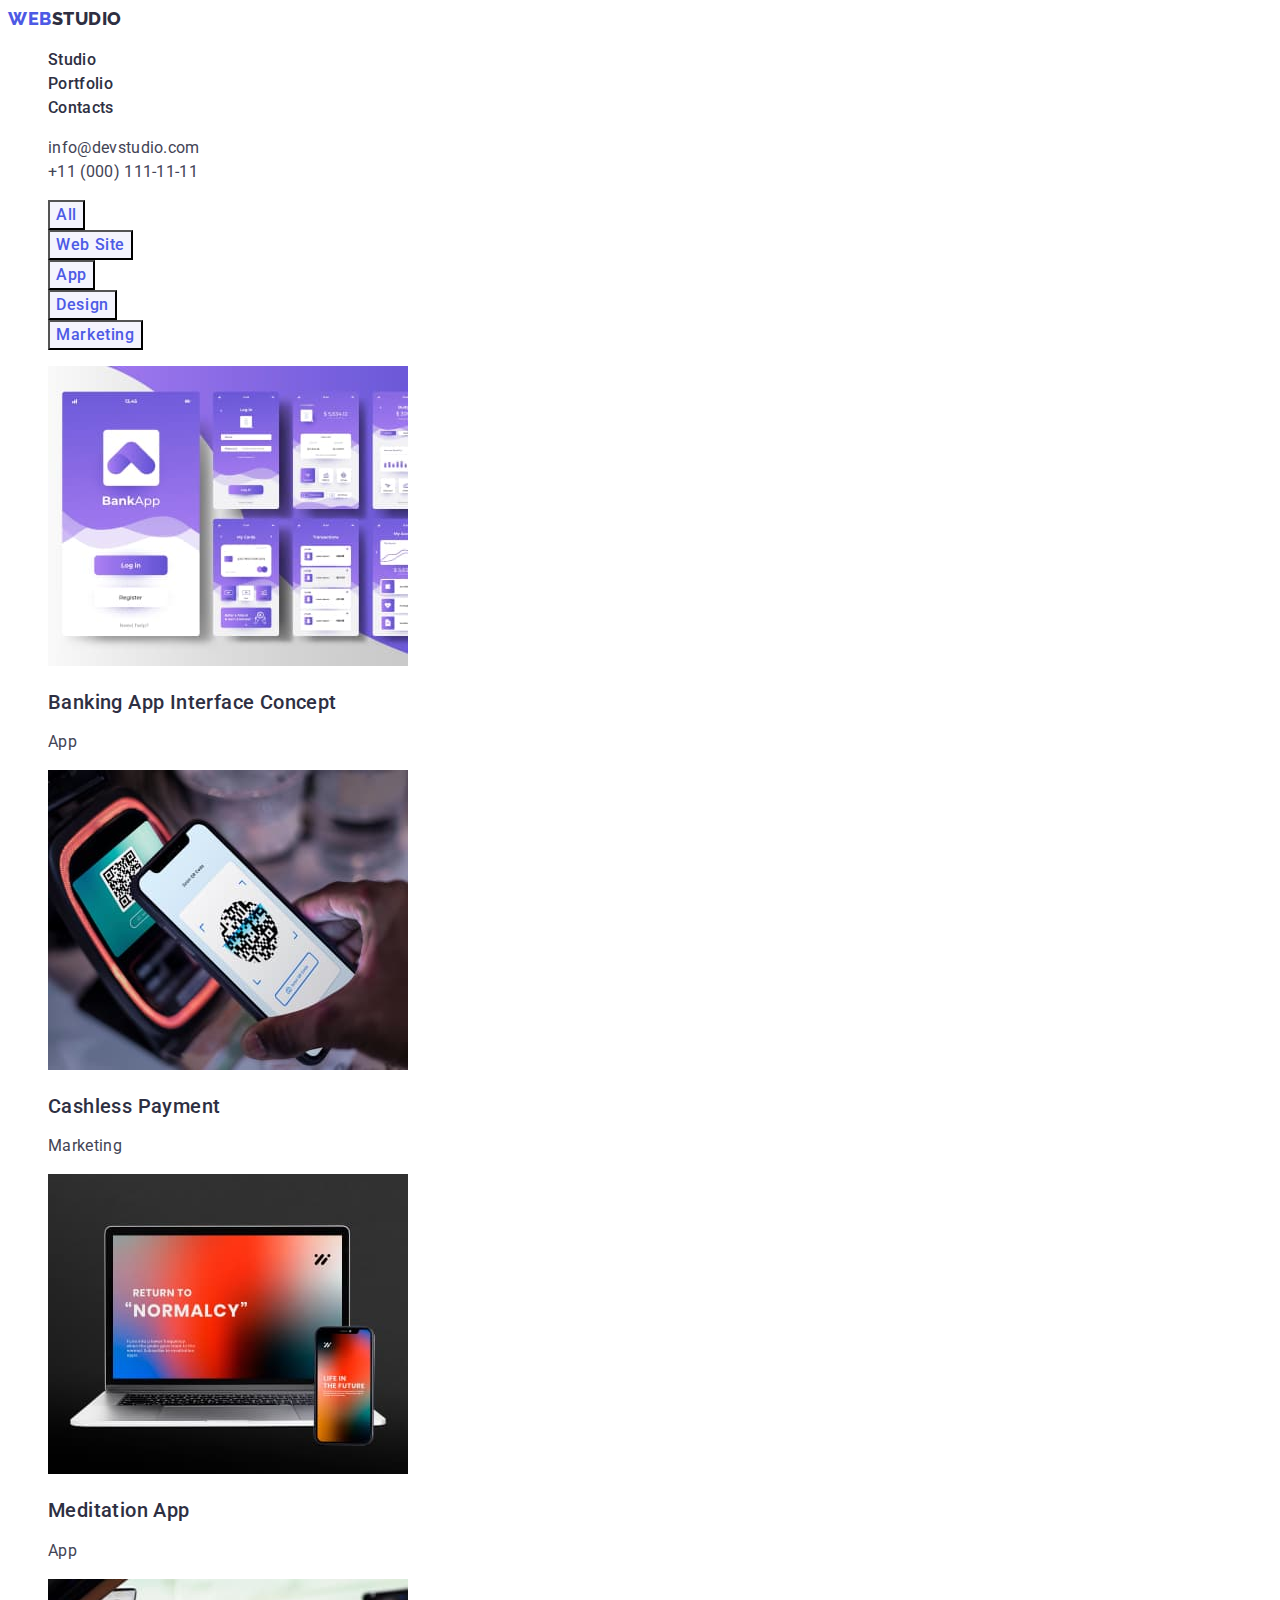
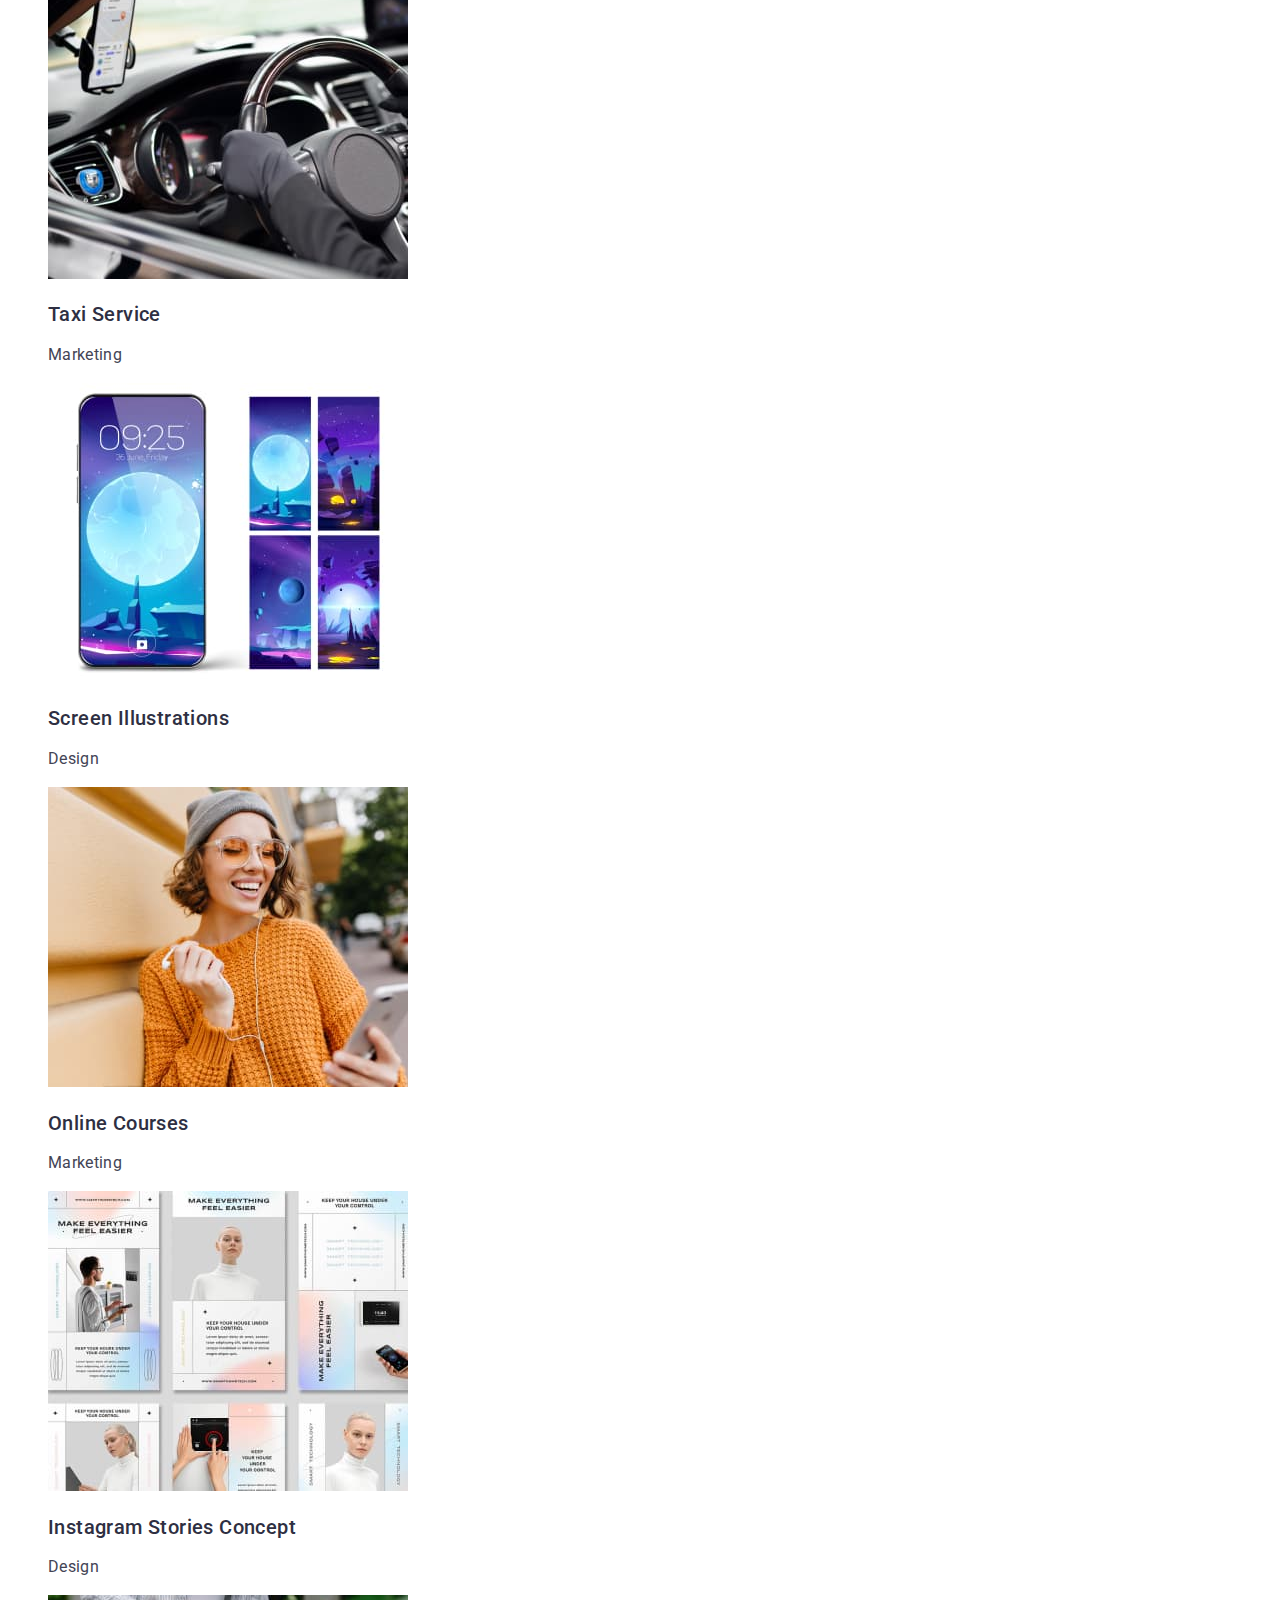
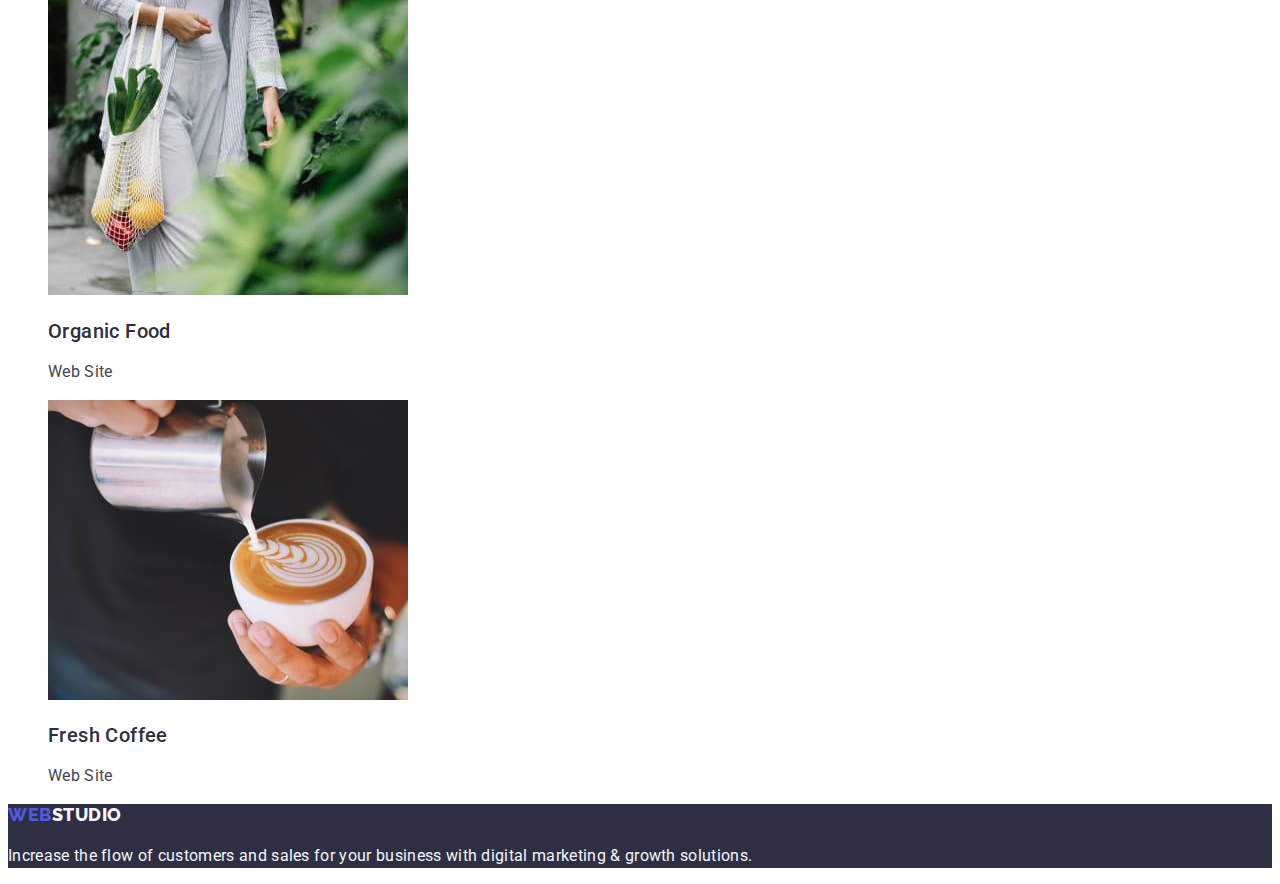
==== portfolio.html @ a4a9ebf2 "Initial commit" ====
<!DOCTYPE html>
<html lang="en">
  <head>
    <meta charset="UTF-8" />
    <meta http-equiv="X-UA-Compatible" content="IE=edge" />
    <meta name="viewport" content="width=device-width, initial-scale=1.0" />
    <title>Портфоліо</title>
    <link rel="preconnect" href="https://fonts.googleapis.com" />
    <link rel="preconnect" href="https://fonts.gstatic.com" crossorigin />
    <link
      href="https://fonts.googleapis.com/css2?family=Raleway:wght@800&family=Roboto:wght@400;500;700;900&display=swap"
      rel="stylesheet"
    />
    <link rel="stylesheet" href="./css/styles.css" />
  </head>
  <body>
    <!-- Header -->
    <header class="page-header">
      <nav class="page-nav">
        <a class="logo link" href="./index.html">
          Web<span class="header-logo-second-part">Studio</span>
        </a>

        <ul class="page-nav-list list">
          <li class="page-nav-item">
            <a class="page-nav-link link" href="./index.html">Studio</a>
          </li>
          <li class="page-nav-item">
            <a class="page-nav-link link" href="./portfolio.html">Portfolio</a>
          </li>
          <li class="page-nav-item">
            <a class="page-nav-link link" href="">Contacts</a>
          </li>
        </ul>
      </nav>

      <address class="contacts">
        <ul class="contact-list list">
          <li class="contact-item">
            <a class="contact-link link" href="mailto:info@devstudio.com"
              >info@devstudio.com</a
            >
          </li>
          <li class="contact-item">
            <a class="contact-link link" href="tel:+110001111111"
              >+11 (000) 111-11-11</a
            >
          </li>
        </ul>
      </address>
    </header>
    <!-- Main -->
    <main>
      <!-- Portfolio -->
      <section>
        <h1 hidden>Our works</h1>
        <ul class="filter-list list">
          <li class="filter-item">
            <button class="filter-btn" type="button">All</button>
          </li>
          <li class="filter-item">
            <button class="filter-btn" type="button">Web Site</button>
          </li>
          <li class="filter-item">
            <button class="filter-btn" type="button">App</button>
          </li>
          <li class="filter-item">
            <button class="filter-btn" type="button">Design</button>
          </li>
          <li class="filter-item">
            <button class="filter-btn" type="button">Marketing</button>
          </li>
        </ul>

        <ul class="project-list list">
          <li class="project-item">
            <a class="project-item-link link" href="">
              <img
                class="project-img"
                src="./images/our-works/project1.jpg"
                alt="Banking phone app interface"
                width="360"
                height="300"
              />
              <h2 class="project-title">Banking App Interface Concept</h2>
              <p class="project-filter">App</p></a
            >
          </li>
          <li class="project-item">
            <a class="project-item-link link" href=""
              ><img
                class="project-img"
                src="./images/our-works/project2.jpg"
                alt="Smartphone and a payment terminal"
                width="360"
                height="300"
              />
              <h2 class="project-title">Cashless Payment</h2>
              <p class="project-filter">Marketing</p></a
            >
          </li>
          <li class="project-item">
            <a class="project-item-link link" href=""
              ><img
                class="project-img"
                src="./images/our-works/project3.jpg"
                alt="Smartphone and a laptop"
                width="360"
                height="300"
              />
              <h2 class="project-title">Meditation App</h2>
              <p class="project-filter">App</p></a
            >
          </li>
          <li class="project-item">
            <a class="project-item-link link" href=""
              ><img
                class="project-img"
                src="./images/our-works/project4.jpg"
                alt="Steering wheel in a car"
                width="360"
                height="300"
              />
              <h2 class="project-title">Taxi Service</h2>
              <p class="project-filter">Marketing</p></a
            >
          </li>
          <li class="project-item">
            <a class="project-item-link link" href=""
              ><img
                class="project-img"
                src="./images/our-works/project5.jpg"
                alt="Smartphone screen illustrations"
                width="360"
                height="300"
              />
              <h2 class="project-title">Screen Illustrations</h2>
              <p class="project-filter">Design</p></a
            >
          </li>
          <li class="project-item">
            <a class="project-item-link link" href=""
              ><img
                class="project-img"
                src="./images/our-works/project6.jpg"
                alt="Woman wearing headphones"
                width="360"
                height="300"
              />
              <h2 class="project-title">Online Courses</h2>
              <p class="project-filter">Marketing</p></a
            >
          </li>
          <li class="project-item">
            <a class="project-item-link link" href=""
              ><img
                class="project-img"
                src="./images/our-works/project7.jpg"
                alt="Instagram stories examples"
                width="360"
                height="300"
              />
              <h2 class="project-title">Instagram Stories Concept</h2>
              <p class="project-filter">Design</p></a
            >
          </li>
          <li class="project-item">
            <a class="project-item-link link" href=""
              ><img
                class="project-img"
                src="./images/our-works/project8.jpg"
                alt="Woman wearing a bag with vegatables"
                width="360"
                height="300"
              />
              <h2 class="project-title">Organic Food</h2>
              <p class="project-filter">Web Site</p></a
            >
          </li>
          <li class="project-item">
            <a class="project-item-link link" href=""
              ><img
                class="project-img"
                src="./images/our-works/project9.jpg"
                alt="Cup of coffee"
                width="360"
                height="300"
              />
              <h2 class="project-title">Fresh Coffee</h2>
              <p class="project-filter">Web Site</p></a
            >
          </li>
        </ul>
      </section>
    </main>
    <!-- Footer -->
    <footer class="webstudio-footer">
      <a class="logo link" href="./index.html"
        >Web<span class="footer-logo-second-part">Studio</span>
      </a>

      <p class="footer-text">
        Increase the flow of customers and sales for your business with digital
        marketing & growth solutions.
      </p>
    </footer>
  </body>
</html>
---- css/styles.css ----
:root {
  --primary-font: 'Roboto', sans-serif;
  --secondary-font: 'Raleway', sans-serif;
  --primary-text-color: #434455;
  --secondary-text-color: #2e2f42;
  --accent-color: #4d5ae5;
  --hover-color: #404bbf;
  --background-color: #ffffff;
}

.list {
  list-style: none;
}

.link {
  text-decoration: none;
}

body {
  font-family: var(--primary-font);
  font-size: 16px;
  line-height: 1.5;
  letter-spacing: 0.02em;
  color: var(--primary-text-color);
  background-color: var(--background-color);
}

/* ============STUDIO============ */

/* ============Components============ */

.logo {
  font-family: var(--secondary-font);
  font-weight: 800;
  font-size: 18px;
  line-height: 1.17;
  letter-spacing: 0.03em;
  text-transform: uppercase;
  color: var(--accent-color);
}

.section-title {
  font-style: normal;
  font-weight: 700;
  font-size: 36px;
  line-height: 1.11;
  text-align: center;
  letter-spacing: 0.02em;
  text-transform: capitalize;
  color: var(--secondary-text-color);
}

/* ============/Components============ */

/* ============Header============ */

.header-logo-second-part {
  color: var(--secondary-text-color);
}

.page-nav-link {
  font-weight: 500;
  color: var(--secondary-text-color);
}

.page-nav-link:hover,
.page-nav-link:focus {
  color: var(--hover-color);
}

.contacts {
  font-style: normal;
}

.contact-link {
  font-weight: 400;
  color: var(--primary-text-color);
}

.contact-link:hover,
.contact-link:focus {
  color: var(--hover-color);
}
/* ============/Header============ */

/* ============Hero============ */

.hero-section {
  background-color: var(--secondary-text-color);
}

.hero-title {
  font-style: normal;
  font-weight: 700;
  font-size: 56px;
  line-height: 1.07;
  text-align: center;
  letter-spacing: 0.02em;
  color: #ffffff;
}

.order-service-btn {
  font-family: inherit;
  font-style: normal;
  font-weight: 500;
  font-size: 16px;
  line-height: 1.5;
  letter-spacing: 0.04em;
  background-color: var(--accent-color);
  color: #ffffff;
  cursor: pointer;
}

.order-service-btn:hover,
.order-service-btn:focus {
  background-color: var(--hover-color);
}

/* ============/Hero============ */

/* ============About us============ */

.about-us-title {
  font-style: normal;
  font-weight: 500;
  font-size: 20px;
  line-height: 1.2;
  letter-spacing: 0.02em;
  color: var(--secondary-text-color);
}

.about-us-text {
  color: var(--primary-text-color);
}

/* ============/About us============ */

/* ============What are we doing============ */

/* ============/What are we doing============ */

/* ============Our team============ */

.our-team-section {
  background-color: #f4f4fd;
}

.our-team-item {
  background-color: var(--background-color);
}

.our-team-name {
  font-style: normal;
  font-weight: 500;
  font-size: 20px;
  line-height: 1.2;
  text-align: center;
  letter-spacing: 0.02em;
  color: var(--secondary-text-color);
}

.our-team-position {
  text-align: center;
  color: var(--primary-text-color);
}

/* ============/Our team============ */

/* ============Footer============ */

.webstudio-footer {
  background-color: var(--secondary-text-color);
}

.footer-logo-second-part {
  color: #f4f4fd;
}

.footer-text {
  color: #f4f4fd;
}

/* ============/Footer============ */

/* ============/STUDIO============ */

/* ============PORTFOLIO============ */

/* ============Our works============ */

.filter-btn {
  font-family: inherit;
  font-style: normal;
  font-weight: 500;
  font-size: 16px;
  line-height: 1.5;
  text-align: center;
  letter-spacing: 0.04em;
  background-color: #f4f4fd;
  color: var(--accent-color);
  cursor: pointer;
}

.filter-btn:hover,
.filter-btn:focus {
  background-color: var(--hover-color);
  color: #ffffff;
}

/* ============Our works============ */

.project-title {
  font-style: normal;
  font-weight: 500;
  font-size: 20px;
  line-height: 1.2;
  letter-spacing: 0.02em;
  color: var(--secondary-text-color);
}

.project-filter {
  font-size: 16px;
  line-height: 1.5;
  letter-spacing: 0.02em;
  color: var(--primary-text-color);
}

/* ============PORTFOLIO============ */
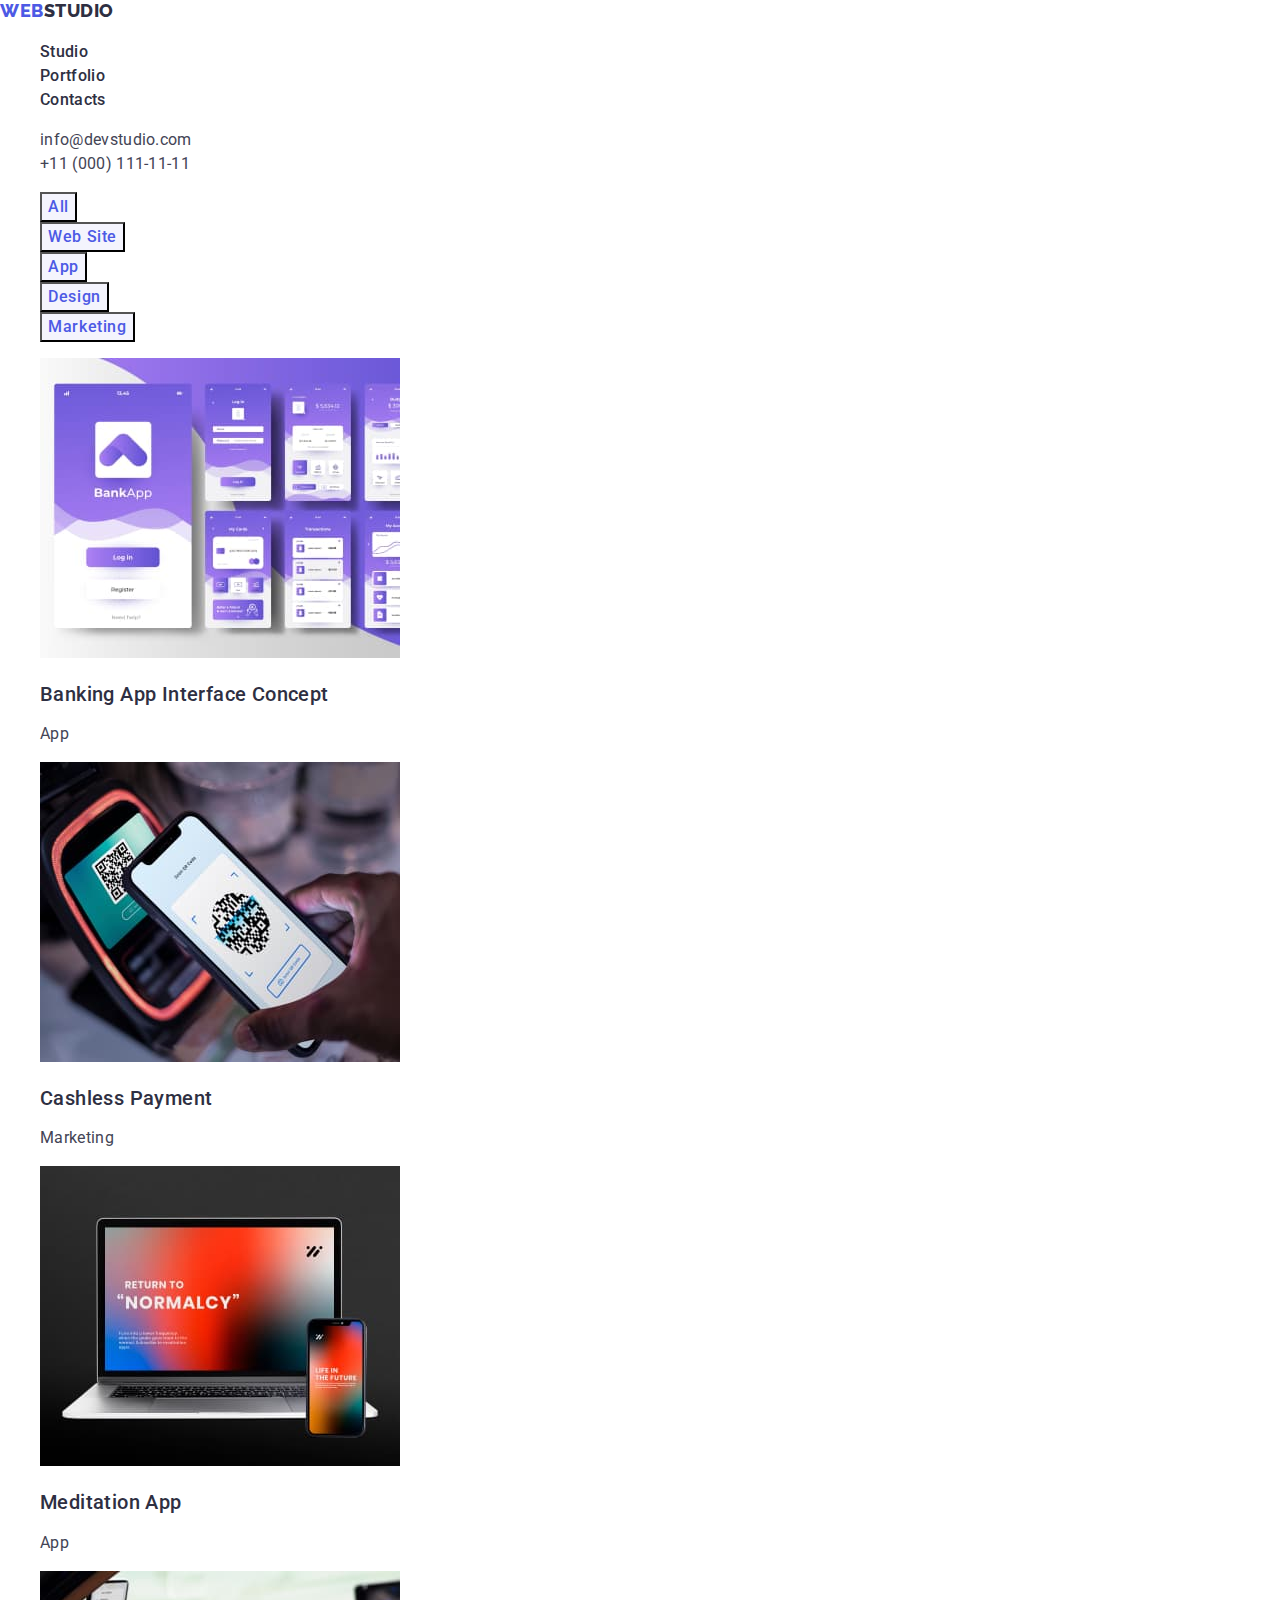
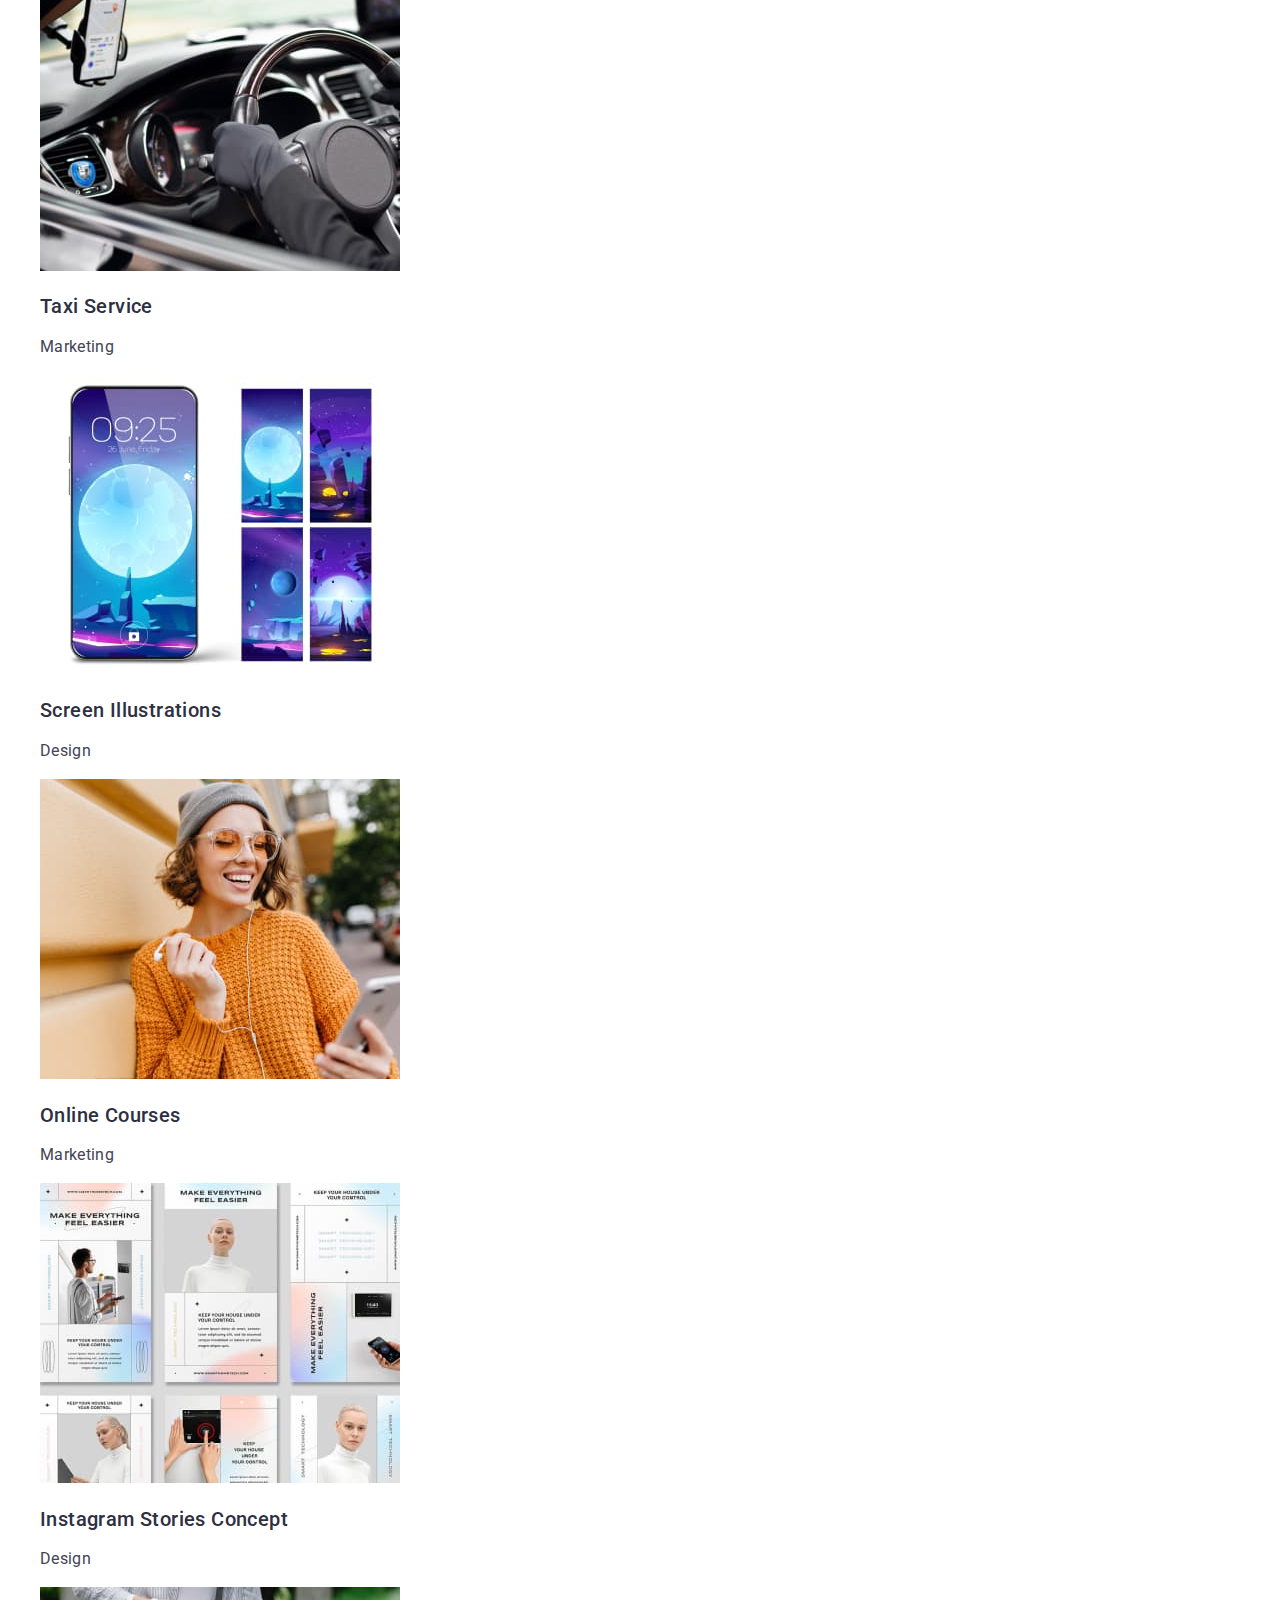
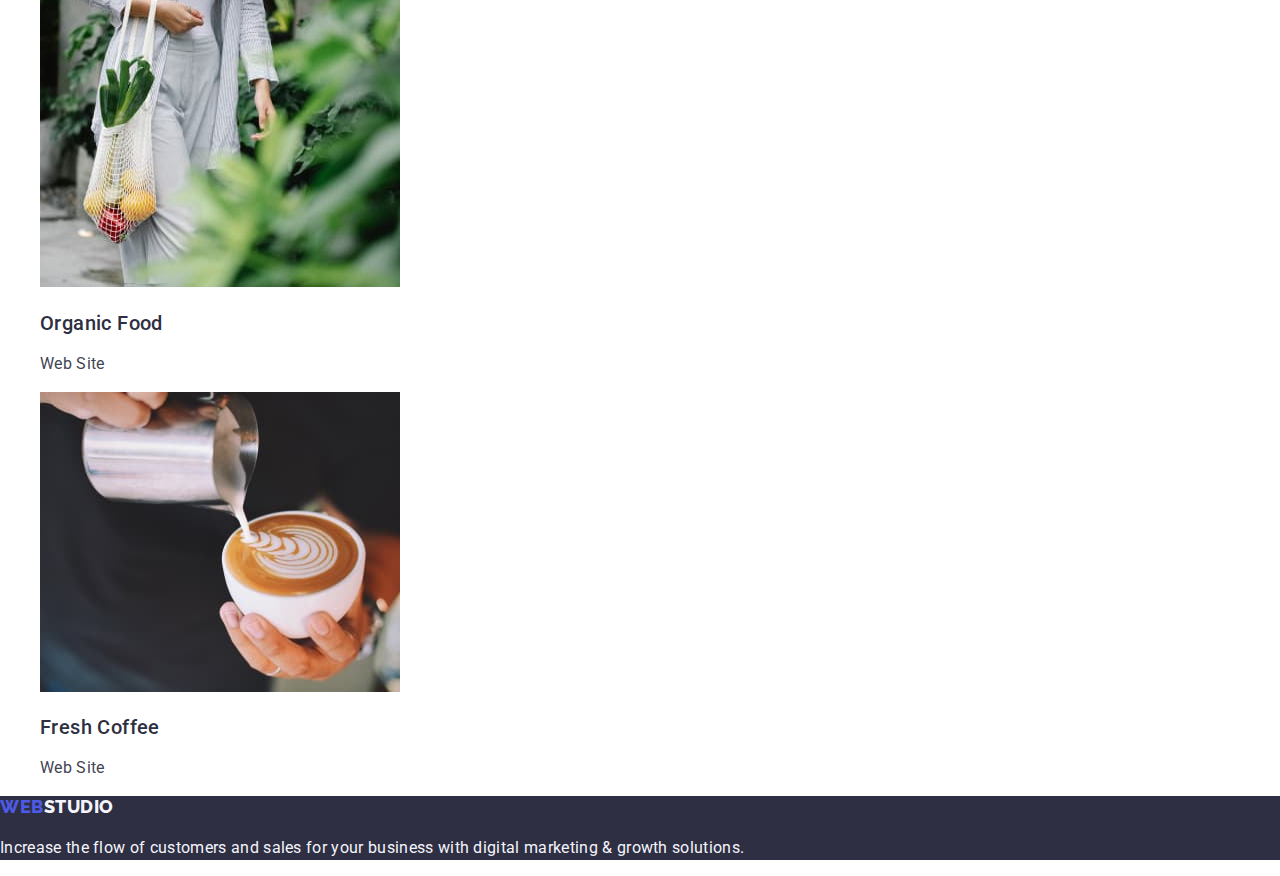
==== commit c6f10602: "Update portfolio.html" ====
--- a/portfolio.html
+++ b/portfolio.html
@@ -11,198 +11,210 @@
       href="https://fonts.googleapis.com/css2?family=Raleway:wght@800&family=Roboto:wght@400;500;700;900&display=swap"
       rel="stylesheet"
     />
+    <link
+      rel="stylesheet"
+      href="https://cdnjs.cloudflare.com/ajax/libs/modern-normalize/1.1.0/modern-normalize.min.css"
+    />
     <link rel="stylesheet" href="./css/styles.css" />
   </head>
   <body>
     <!-- Header -->
     <header class="page-header">
-      <nav class="page-nav">
-        <a class="logo link" href="./index.html">
-          Web<span class="header-logo-second-part">Studio</span>
-        </a>
-
-        <ul class="page-nav-list list">
-          <li class="page-nav-item">
-            <a class="page-nav-link link" href="./index.html">Studio</a>
-          </li>
-          <li class="page-nav-item">
-            <a class="page-nav-link link" href="./portfolio.html">Portfolio</a>
-          </li>
-          <li class="page-nav-item">
-            <a class="page-nav-link link" href="">Contacts</a>
-          </li>
-        </ul>
-      </nav>
-
-      <address class="contacts">
-        <ul class="contact-list list">
-          <li class="contact-item">
-            <a class="contact-link link" href="mailto:info@devstudio.com"
-              >info@devstudio.com</a
-            >
-          </li>
-          <li class="contact-item">
-            <a class="contact-link link" href="tel:+110001111111"
-              >+11 (000) 111-11-11</a
-            >
-          </li>
-        </ul>
-      </address>
+      <div class="container">
+        <nav class="page-nav">
+          <a class="logo link" href="./index.html">
+            Web<span class="header-logo-second-part">Studio</span>
+          </a>
+
+          <ul class="page-nav-list list">
+            <li class="page-nav-item">
+              <a class="page-nav-link link" href="./index.html">Studio</a>
+            </li>
+            <li class="page-nav-item">
+              <a class="page-nav-link link" href="./portfolio.html"
+                >Portfolio</a
+              >
+            </li>
+            <li class="page-nav-item">
+              <a class="page-nav-link link" href="">Contacts</a>
+            </li>
+          </ul>
+        </nav>
+
+        <address class="contacts">
+          <ul class="contact-list list">
+            <li class="contact-item">
+              <a class="contact-link link" href="mailto:info@devstudio.com"
+                >info@devstudio.com</a
+              >
+            </li>
+            <li class="contact-item">
+              <a class="contact-link link" href="tel:+110001111111"
+                >+11 (000) 111-11-11</a
+              >
+            </li>
+          </ul>
+        </address>
+      </div>
     </header>
     <!-- Main -->
     <main>
       <!-- Portfolio -->
-      <section>
-        <h1 hidden>Our works</h1>
-        <ul class="filter-list list">
-          <li class="filter-item">
-            <button class="filter-btn" type="button">All</button>
-          </li>
-          <li class="filter-item">
-            <button class="filter-btn" type="button">Web Site</button>
-          </li>
-          <li class="filter-item">
-            <button class="filter-btn" type="button">App</button>
-          </li>
-          <li class="filter-item">
-            <button class="filter-btn" type="button">Design</button>
-          </li>
-          <li class="filter-item">
-            <button class="filter-btn" type="button">Marketing</button>
-          </li>
-        </ul>
-
-        <ul class="project-list list">
-          <li class="project-item">
-            <a class="project-item-link link" href="">
-              <img
-                class="project-img"
-                src="./images/our-works/project1.jpg"
-                alt="Banking phone app interface"
-                width="360"
-                height="300"
-              />
-              <h2 class="project-title">Banking App Interface Concept</h2>
-              <p class="project-filter">App</p></a
-            >
-          </li>
-          <li class="project-item">
-            <a class="project-item-link link" href=""
-              ><img
-                class="project-img"
-                src="./images/our-works/project2.jpg"
-                alt="Smartphone and a payment terminal"
-                width="360"
-                height="300"
-              />
-              <h2 class="project-title">Cashless Payment</h2>
-              <p class="project-filter">Marketing</p></a
-            >
-          </li>
-          <li class="project-item">
-            <a class="project-item-link link" href=""
-              ><img
-                class="project-img"
-                src="./images/our-works/project3.jpg"
-                alt="Smartphone and a laptop"
-                width="360"
-                height="300"
-              />
-              <h2 class="project-title">Meditation App</h2>
-              <p class="project-filter">App</p></a
-            >
-          </li>
-          <li class="project-item">
-            <a class="project-item-link link" href=""
-              ><img
-                class="project-img"
-                src="./images/our-works/project4.jpg"
-                alt="Steering wheel in a car"
-                width="360"
-                height="300"
-              />
-              <h2 class="project-title">Taxi Service</h2>
-              <p class="project-filter">Marketing</p></a
-            >
-          </li>
-          <li class="project-item">
-            <a class="project-item-link link" href=""
-              ><img
-                class="project-img"
-                src="./images/our-works/project5.jpg"
-                alt="Smartphone screen illustrations"
-                width="360"
-                height="300"
-              />
-              <h2 class="project-title">Screen Illustrations</h2>
-              <p class="project-filter">Design</p></a
-            >
-          </li>
-          <li class="project-item">
-            <a class="project-item-link link" href=""
-              ><img
-                class="project-img"
-                src="./images/our-works/project6.jpg"
-                alt="Woman wearing headphones"
-                width="360"
-                height="300"
-              />
-              <h2 class="project-title">Online Courses</h2>
-              <p class="project-filter">Marketing</p></a
-            >
-          </li>
-          <li class="project-item">
-            <a class="project-item-link link" href=""
-              ><img
-                class="project-img"
-                src="./images/our-works/project7.jpg"
-                alt="Instagram stories examples"
-                width="360"
-                height="300"
-              />
-              <h2 class="project-title">Instagram Stories Concept</h2>
-              <p class="project-filter">Design</p></a
-            >
-          </li>
-          <li class="project-item">
-            <a class="project-item-link link" href=""
-              ><img
-                class="project-img"
-                src="./images/our-works/project8.jpg"
-                alt="Woman wearing a bag with vegatables"
-                width="360"
-                height="300"
-              />
-              <h2 class="project-title">Organic Food</h2>
-              <p class="project-filter">Web Site</p></a
-            >
-          </li>
-          <li class="project-item">
-            <a class="project-item-link link" href=""
-              ><img
-                class="project-img"
-                src="./images/our-works/project9.jpg"
-                alt="Cup of coffee"
-                width="360"
-                height="300"
-              />
-              <h2 class="project-title">Fresh Coffee</h2>
-              <p class="project-filter">Web Site</p></a
-            >
-          </li>
-        </ul>
+      <section class="our-works-section">
+        <div class="container">
+          <h1 hidden>Our works</h1>
+          <ul class="filter-list list">
+            <li class="filter-item">
+              <button class="filter-btn" type="button">All</button>
+            </li>
+            <li class="filter-item">
+              <button class="filter-btn" type="button">Web Site</button>
+            </li>
+            <li class="filter-item">
+              <button class="filter-btn" type="button">App</button>
+            </li>
+            <li class="filter-item">
+              <button class="filter-btn" type="button">Design</button>
+            </li>
+            <li class="filter-item">
+              <button class="filter-btn" type="button">Marketing</button>
+            </li>
+          </ul>
+
+          <ul class="project-list list">
+            <li class="project-item">
+              <a class="project-item-link link" href="">
+                <img
+                  class="project-img"
+                  src="./images/our-works/project1.jpg"
+                  alt="Banking phone app interface"
+                  width="360"
+                  height="300"
+                />
+                <h2 class="project-title">Banking App Interface Concept</h2>
+                <p class="project-filter">App</p></a
+              >
+            </li>
+            <li class="project-item">
+              <a class="project-item-link link" href=""
+                ><img
+                  class="project-img"
+                  src="./images/our-works/project2.jpg"
+                  alt="Smartphone and a payment terminal"
+                  width="360"
+                  height="300"
+                />
+                <h2 class="project-title">Cashless Payment</h2>
+                <p class="project-filter">Marketing</p></a
+              >
+            </li>
+            <li class="project-item">
+              <a class="project-item-link link" href=""
+                ><img
+                  class="project-img"
+                  src="./images/our-works/project3.jpg"
+                  alt="Smartphone and a laptop"
+                  width="360"
+                  height="300"
+                />
+                <h2 class="project-title">Meditation App</h2>
+                <p class="project-filter">App</p></a
+              >
+            </li>
+            <li class="project-item">
+              <a class="project-item-link link" href=""
+                ><img
+                  class="project-img"
+                  src="./images/our-works/project4.jpg"
+                  alt="Steering wheel in a car"
+                  width="360"
+                  height="300"
+                />
+                <h2 class="project-title">Taxi Service</h2>
+                <p class="project-filter">Marketing</p></a
+              >
+            </li>
+            <li class="project-item">
+              <a class="project-item-link link" href=""
+                ><img
+                  class="project-img"
+                  src="./images/our-works/project5.jpg"
+                  alt="Smartphone screen illustrations"
+                  width="360"
+                  height="300"
+                />
+                <h2 class="project-title">Screen Illustrations</h2>
+                <p class="project-filter">Design</p></a
+              >
+            </li>
+            <li class="project-item">
+              <a class="project-item-link link" href=""
+                ><img
+                  class="project-img"
+                  src="./images/our-works/project6.jpg"
+                  alt="Woman wearing headphones"
+                  width="360"
+                  height="300"
+                />
+                <h2 class="project-title">Online Courses</h2>
+                <p class="project-filter">Marketing</p></a
+              >
+            </li>
+            <li class="project-item">
+              <a class="project-item-link link" href=""
+                ><img
+                  class="project-img"
+                  src="./images/our-works/project7.jpg"
+                  alt="Instagram stories examples"
+                  width="360"
+                  height="300"
+                />
+                <h2 class="project-title">Instagram Stories Concept</h2>
+                <p class="project-filter">Design</p></a
+              >
+            </li>
+            <li class="project-item">
+              <a class="project-item-link link" href=""
+                ><img
+                  class="project-img"
+                  src="./images/our-works/project8.jpg"
+                  alt="Woman wearing a bag with vegatables"
+                  width="360"
+                  height="300"
+                />
+                <h2 class="project-title">Organic Food</h2>
+                <p class="project-filter">Web Site</p></a
+              >
+            </li>
+            <li class="project-item">
+              <a class="project-item-link link" href=""
+                ><img
+                  class="project-img"
+                  src="./images/our-works/project9.jpg"
+                  alt="Cup of coffee"
+                  width="360"
+                  height="300"
+                />
+                <h2 class="project-title">Fresh Coffee</h2>
+                <p class="project-filter">Web Site</p></a
+              >
+            </li>
+          </ul>
+        </div>
       </section>
     </main>
     <!-- Footer -->
     <footer class="webstudio-footer">
-      <a class="logo link" href="./index.html"
-        >Web<span class="footer-logo-second-part">Studio</span>
-      </a>
-
-      <p class="footer-text">
-        Increase the flow of customers and sales for your business with digital
-        marketing & growth solutions.
-      </p>
+      <div class="container">
+        <a class="logo link" href="./index.html"
+          >Web<span class="footer-logo-second-part">Studio</span>
+        </a>
+
+        <p class="footer-text">
+          Increase the flow of customers and sales for your business with
+          digital marketing & growth solutions.
+        </p>
+      </div>
     </footer>
   </body>
 </html>
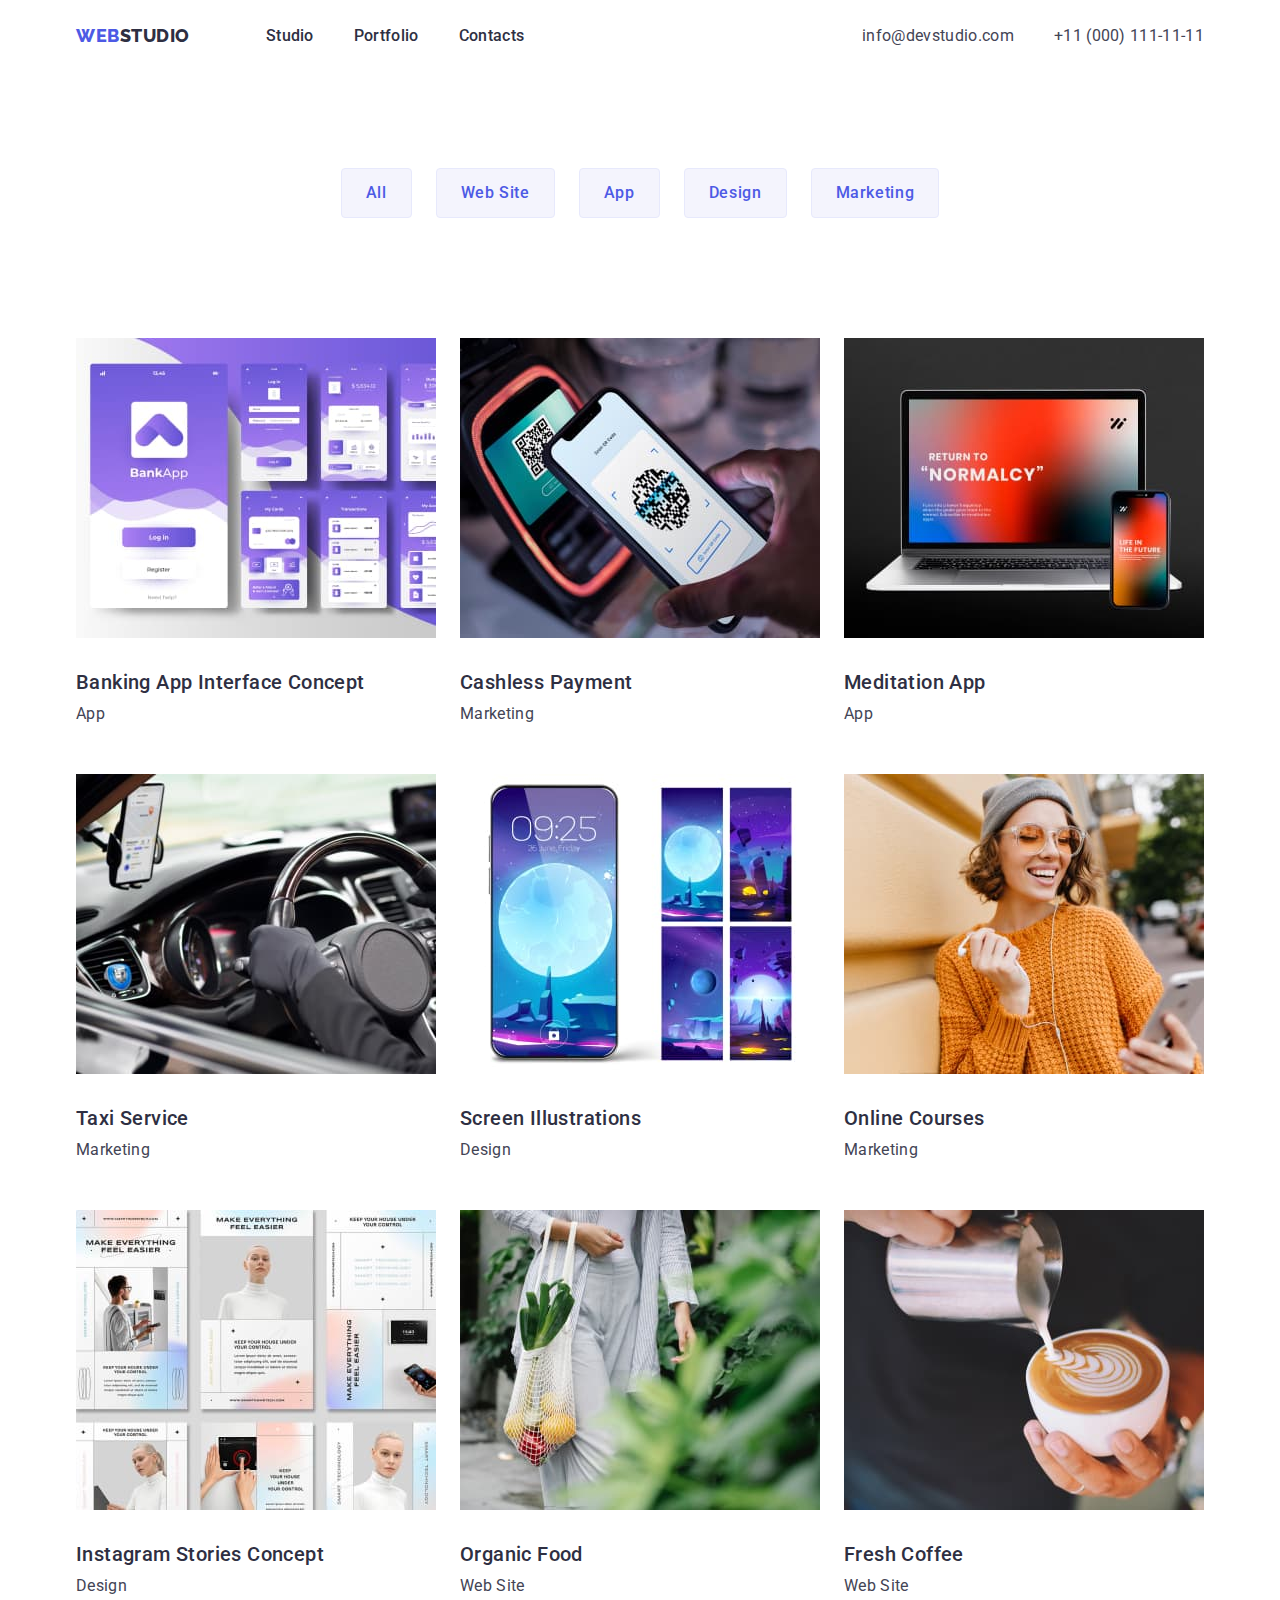
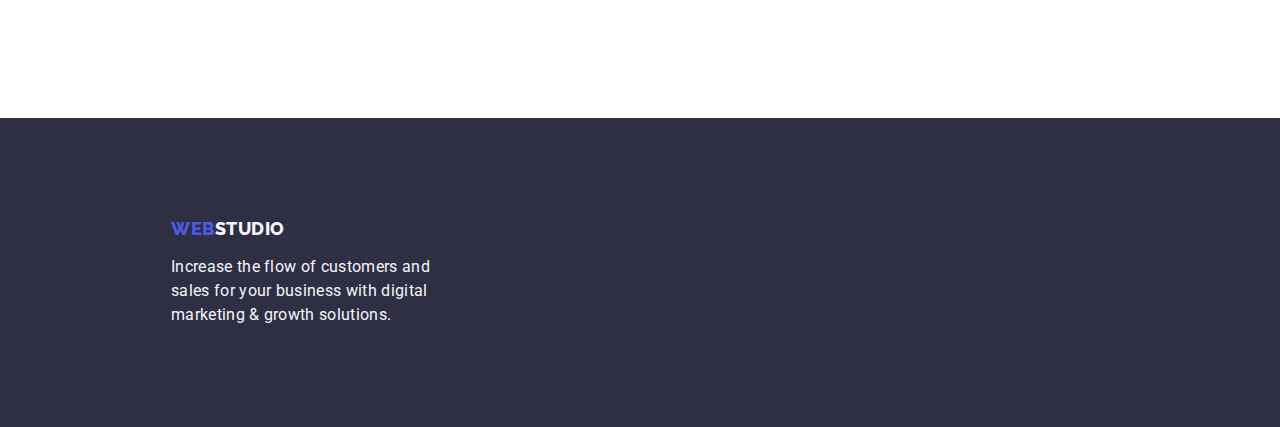
==== commit 1e59b568: "Update" ====
--- a/portfolio.html
+++ b/portfolio.html
@@ -20,7 +20,7 @@
   <body>
     <!-- Header -->
     <header class="page-header">
-      <div class="container">
+      <div class="container page-header-nav">
         <nav class="page-nav">
           <a class="logo link" href="./index.html">
             Web<span class="header-logo-second-part">Studio</span>
@@ -205,7 +205,7 @@
     </main>
     <!-- Footer -->
     <footer class="webstudio-footer">
-      <div class="container">
+      <div class="container footer-container">
         <a class="logo link" href="./index.html"
           >Web<span class="footer-logo-second-part">Studio</span>
         </a>
--- a/css/styles.css
+++ b/css/styles.css
@@ -5,10 +5,21 @@
   --secondary-text-color: #2e2f42;
   --accent-color: #4d5ae5;
   --hover-color: #404bbf;
-  --background-color: #ffffff;
-}
+  --primary-background-color: #ffffff;
+  --secondary-background-color: #f4f4fd;
+}
+
+body {
+  font-family: var(--primary-font);
+  color: var(--primary-text-color);
+  background-color: var(--primary-background-color);
+}
+
+/* ============Components============ */
 
 .list {
+  margin: 0;
+  padding: 0;
   list-style: none;
 }
 
@@ -16,18 +27,13 @@
   text-decoration: none;
 }
 
-body {
-  font-family: var(--primary-font);
-  font-size: 16px;
-  line-height: 1.5;
-  letter-spacing: 0.02em;
-  color: var(--primary-text-color);
-  background-color: var(--background-color);
-}
-
-/* ============STUDIO============ */
-
-/* ============Components============ */
+.container {
+  margin-left: auto;
+  margin-right: auto;
+  width: 1158px;
+  padding-left: 15px;
+  padding-right: 15px;
+}
 
 .logo {
   font-family: var(--secondary-font);
@@ -40,6 +46,8 @@
 }
 
 .section-title {
+  margin-top: 0;
+  margin-bottom: 72px;
   font-style: normal;
   font-weight: 700;
   font-size: 36px;
@@ -52,14 +60,42 @@
 
 /* ============/Components============ */
 
+/* ============STUDIO============ */
+
 /* ============Header============ */
 
+.page-header-nav {
+  display: flex;
+  align-items: center;
+}
+
+.page-nav {
+  display: flex;
+  align-items: center;
+}
+
 .header-logo-second-part {
   color: var(--secondary-text-color);
 }
 
+.page-nav-list {
+  display: flex;
+  margin-left: 76px;
+}
+
+.page-nav-item + .page-nav-item {
+  margin-left: 40px;
+}
+
 .page-nav-link {
-  font-weight: 500;
+  display: block;
+  padding-top: 24px;
+  padding-bottom: 24px;
+
+  font-weight: 500;
+  font-size: 16px;
+  line-height: 1.5;
+  letter-spacing: 0.02em;
   color: var(--secondary-text-color);
 }
 
@@ -70,10 +106,26 @@
 
 .contacts {
   font-style: normal;
+  margin-left: auto;
+}
+
+.contact-list {
+  display: flex;
+}
+
+.contact-item + .contact-item {
+  margin-left: 40px;
 }
 
 .contact-link {
+  display: block;
+  padding-top: 24px;
+  padding-bottom: 24px;
+
   font-weight: 400;
+  font-size: 16px;
+  line-height: 1.5;
+  letter-spacing: 0.02em;
   color: var(--primary-text-color);
 }
 
@@ -86,20 +138,28 @@
 /* ============Hero============ */
 
 .hero-section {
+  margin-bottom: 120px;
+  text-align: center;
   background-color: var(--secondary-text-color);
 }
 
 .hero-title {
+  margin-top: 0;
+  margin-bottom: 48px;
   font-style: normal;
   font-weight: 700;
   font-size: 56px;
   line-height: 1.07;
-  text-align: center;
-  letter-spacing: 0.02em;
-  color: #ffffff;
+  letter-spacing: 0.02em;
+  color: var(--primary-background-color);
 }
 
 .order-service-btn {
+  display: inline-block;
+  border-radius: 4px;
+  padding: 16px 32px;
+  border: none;
+
   font-family: inherit;
   font-style: normal;
   font-weight: 500;
@@ -107,7 +167,7 @@
   line-height: 1.5;
   letter-spacing: 0.04em;
   background-color: var(--accent-color);
-  color: #ffffff;
+  color: var(--primary-background-color);
   cursor: pointer;
 }
 
@@ -120,7 +180,23 @@
 
 /* ============About us============ */
 
+.about-us-section {
+  margin-bottom: 120px;
+}
+
+.about-us-list {
+  display: flex;
+  margin: -12px;
+}
+
+.about-us-item {
+  width: 264px;
+  margin: 12px;
+}
+
 .about-us-title {
+  margin-top: 0;
+  margin-bottom: 8px;
   font-style: normal;
   font-weight: 500;
   font-size: 20px;
@@ -130,6 +206,11 @@
 }
 
 .about-us-text {
+  margin-top: 0;
+  margin-bottom: 0;
+  font-size: 16px;
+  line-height: 1.5;
+  letter-spacing: 0.02em;
   color: var(--primary-text-color);
 }
 
@@ -137,19 +218,51 @@
 
 /* ============What are we doing============ */
 
+.what-are-we-doing-section {
+  margin-bottom: 120px;
+}
+
+.what-are-we-doing-list {
+  display: flex;
+  margin: -12px;
+}
+
+.what-are-we-doing-item {
+  margin: 12px;
+}
+
+.what-are-we-doing-img {
+  display: block;
+}
+
 /* ============/What are we doing============ */
 
 /* ============Our team============ */
 
 .our-team-section {
-  background-color: #f4f4fd;
+  padding-top: 120px;
+  padding-bottom: 120px;
+  background-color: var(--secondary-background-color);
+}
+
+.our-team-list {
+  display: flex;
+  margin: -12px;
 }
 
 .our-team-item {
-  background-color: var(--background-color);
+  margin: 12px;
+  background-color: var(--primary-background-color);
+}
+
+.our-team-img {
+  display: block;
+  margin-bottom: 32px;
 }
 
 .our-team-name {
+  margin-top: 0;
+  margin-bottom: 8px;
   font-style: normal;
   font-weight: 500;
   font-size: 20px;
@@ -160,6 +273,12 @@
 }
 
 .our-team-position {
+  margin-top: 0;
+  margin-bottom: 0;
+  padding-bottom: 32px;
+  font-size: 16px;
+  line-height: 1.5;
+  letter-spacing: 0.02em;
   text-align: center;
   color: var(--primary-text-color);
 }
@@ -169,15 +288,28 @@
 /* ============Footer============ */
 
 .webstudio-footer {
+  padding-top: 100px;
+  padding-bottom: 100px;
   background-color: var(--secondary-text-color);
 }
 
+.footer-container {
+  margin-left: 156px;
+  width: 294px;
+  text-align: left;
+}
+
 .footer-logo-second-part {
-  color: #f4f4fd;
+  color: var(--secondary-background-color);
 }
 
 .footer-text {
-  color: #f4f4fd;
+  margin-top: 16px;
+  margin-bottom: 0;
+  font-size: 16px;
+  line-height: 1.5;
+  letter-spacing: 0.02em;
+  color: var(--secondary-background-color);
 }
 
 /* ============/Footer============ */
@@ -188,7 +320,27 @@
 
 /* ============Our works============ */
 
+.our-works-section {
+  padding-top: 96px;
+  padding-bottom: 120px;
+}
+
+.filter-list {
+  display: flex;
+  justify-content: center;
+  margin-bottom: 120px;
+}
+
+.filter-item + .filter-item {
+  margin-left: 24px;
+}
+
 .filter-btn {
+  display: inline-block;
+  border: 1px solid #e7e9fc;
+  border-radius: 4px;
+  padding: 12px 24px;
+
   font-family: inherit;
   font-style: normal;
   font-weight: 500;
@@ -196,20 +348,38 @@
   line-height: 1.5;
   text-align: center;
   letter-spacing: 0.04em;
-  background-color: #f4f4fd;
+  background-color: var(--secondary-background-color);
   color: var(--accent-color);
   cursor: pointer;
 }
 
 .filter-btn:hover,
 .filter-btn:focus {
+  border: 1px solid transparent;
   background-color: var(--hover-color);
-  color: #ffffff;
+  color: var(--primary-background-color);
 }
 
 /* ============Our works============ */
 
+.project-list {
+  display: flex;
+  flex-wrap: wrap;
+  margin: -24px -12px;
+}
+
+.project-item {
+  margin: 24px 12px;
+}
+
+.project-img {
+  display: block;
+  margin-bottom: 32px;
+}
+
 .project-title {
+  margin-top: 0;
+  margin-bottom: 8px;
   font-style: normal;
   font-weight: 500;
   font-size: 20px;
@@ -219,6 +389,8 @@
 }
 
 .project-filter {
+  margin-top: 0;
+  margin-bottom: 0;
   font-size: 16px;
   line-height: 1.5;
   letter-spacing: 0.02em;
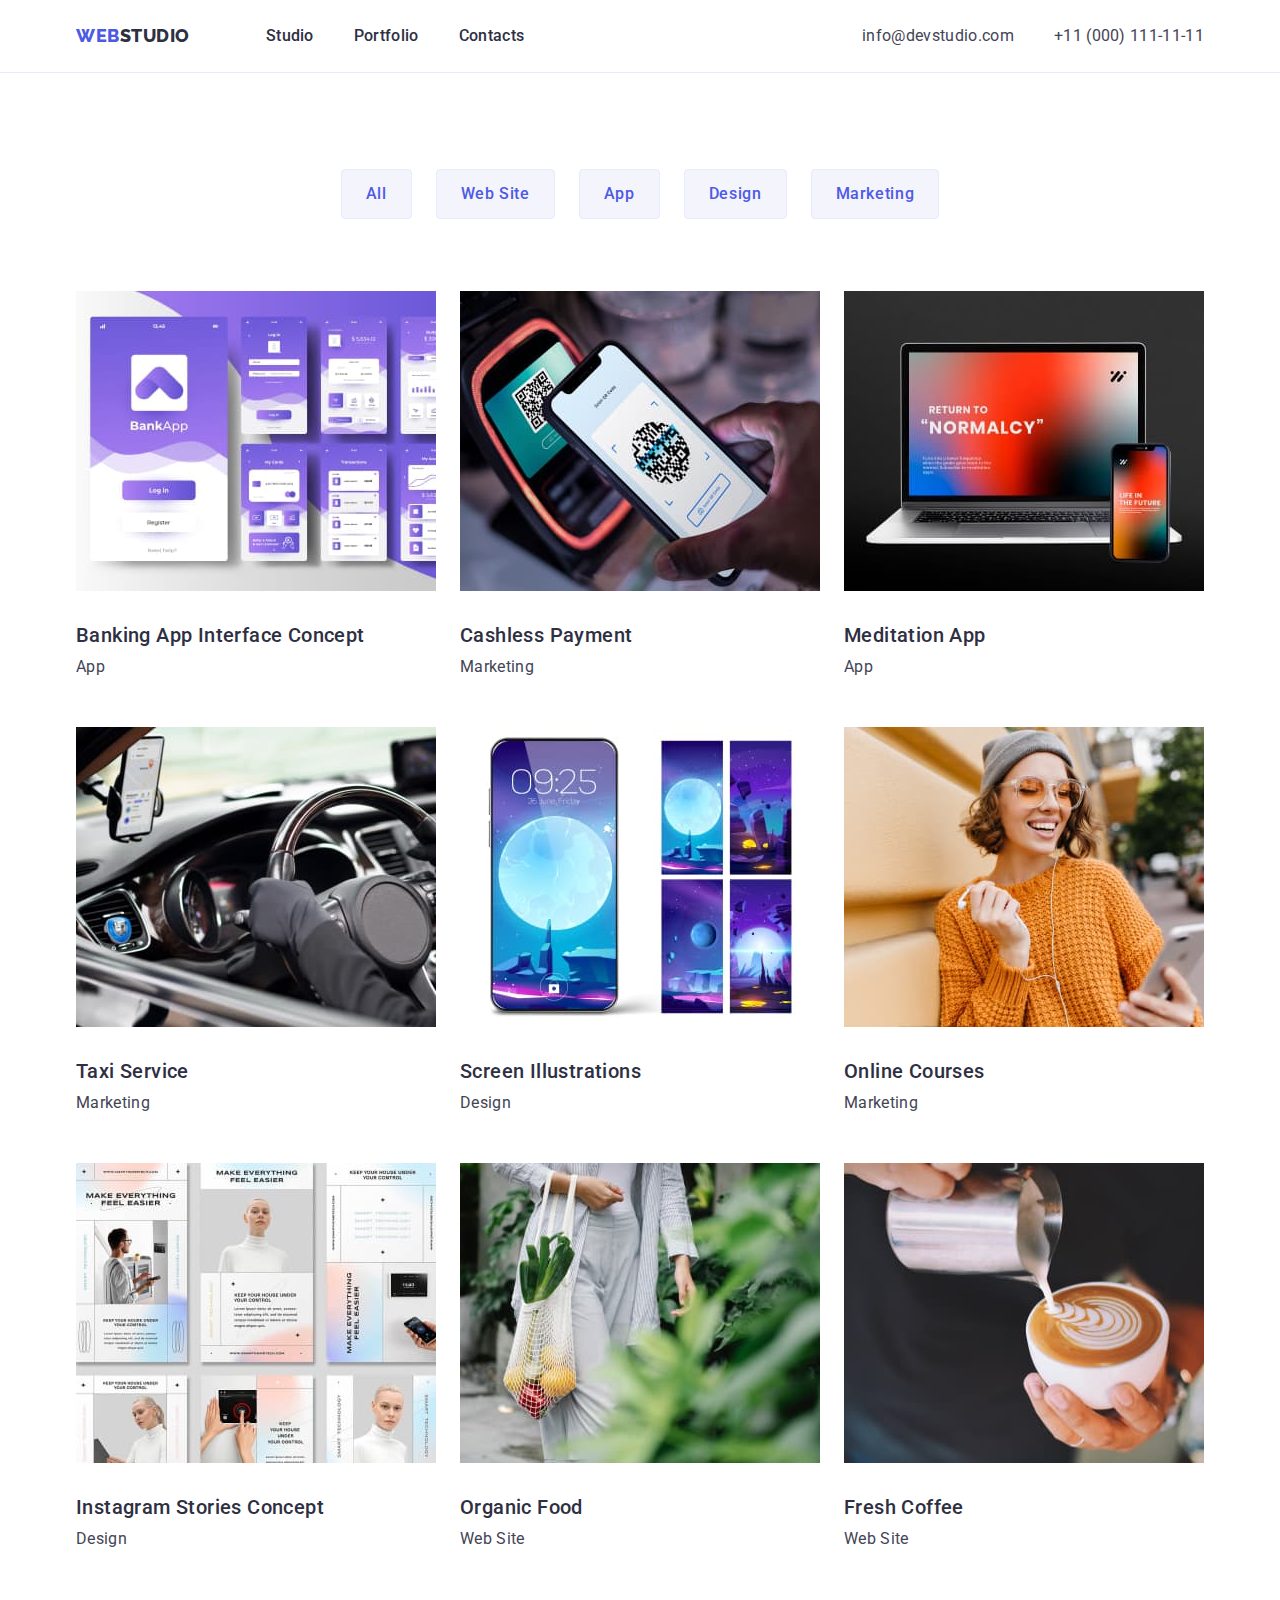
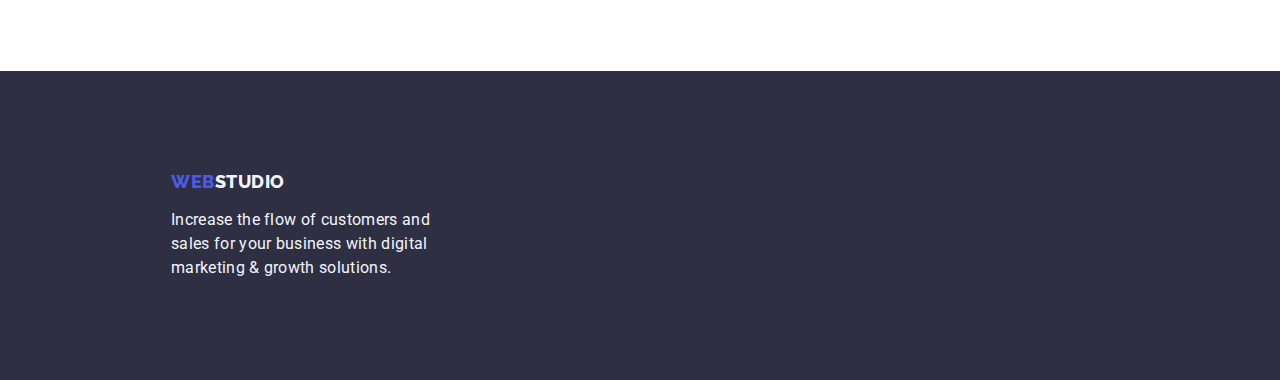
==== commit 3ade656f: "Update" ====
--- a/portfolio.html
+++ b/portfolio.html
@@ -22,7 +22,7 @@
     <header class="page-header">
       <div class="container page-header-nav">
         <nav class="page-nav">
-          <a class="logo link" href="./index.html">
+          <a class="logo link page-header-logo" href="./index.html">
             Web<span class="header-logo-second-part">Studio</span>
           </a>
 
@@ -60,7 +60,7 @@
     <!-- Main -->
     <main>
       <!-- Portfolio -->
-      <section class="our-works-section">
+      <section class="section our-works-section">
         <div class="container">
           <h1 hidden>Our works</h1>
           <ul class="filter-list list">
--- a/css/styles.css
+++ b/css/styles.css
@@ -9,6 +9,32 @@
   --secondary-background-color: #f4f4fd;
 }
 
+h1,
+h2,
+h3,
+h4,
+h5,
+h6,
+p {
+  margin-top: 0;
+  margin-bottom: 0;
+}
+
+ul,
+ol {
+  margin-top: 0;
+  margin-bottom: 0;
+  padding-left: 0;
+}
+
+img {
+  display: block;
+}
+
+button {
+  cursor: pointer;
+}
+
 body {
   font-family: var(--primary-font);
   color: var(--primary-text-color);
@@ -18,8 +44,6 @@
 /* ============Components============ */
 
 .list {
-  margin: 0;
-  padding: 0;
   list-style: none;
 }
 
@@ -28,9 +52,9 @@
 }
 
 .container {
+  width: 1158px;
   margin-left: auto;
   margin-right: auto;
-  width: 1158px;
   padding-left: 15px;
   padding-right: 15px;
 }
@@ -45,8 +69,12 @@
   color: var(--accent-color);
 }
 
+.section {
+  padding-top: 120px;
+  padding-bottom: 120px;
+}
+
 .section-title {
-  margin-top: 0;
   margin-bottom: 72px;
   font-style: normal;
   font-weight: 700;
@@ -64,6 +92,10 @@
 
 /* ============Header============ */
 
+.page-header {
+  border-bottom: 1px solid #e7e9fc;
+}
+
 .page-header-nav {
   display: flex;
   align-items: center;
@@ -74,12 +106,18 @@
   align-items: center;
 }
 
+.page-header-logo {
+  padding-top: 24px;
+  padding-bottom: 24px;
+}
+
 .header-logo-second-part {
   color: var(--secondary-text-color);
 }
 
 .page-nav-list {
   display: flex;
+  align-items: center;
   margin-left: 76px;
 }
 
@@ -111,6 +149,7 @@
 
 .contact-list {
   display: flex;
+  align-items: center;
 }
 
 .contact-item + .contact-item {
@@ -138,13 +177,11 @@
 /* ============Hero============ */
 
 .hero-section {
-  margin-bottom: 120px;
   text-align: center;
   background-color: var(--secondary-text-color);
 }
 
 .hero-title {
-  margin-top: 0;
   margin-bottom: 48px;
   font-style: normal;
   font-weight: 700;
@@ -168,7 +205,6 @@
   letter-spacing: 0.04em;
   background-color: var(--accent-color);
   color: var(--primary-background-color);
-  cursor: pointer;
 }
 
 .order-service-btn:hover,
@@ -180,10 +216,6 @@
 
 /* ============About us============ */
 
-.about-us-section {
-  margin-bottom: 120px;
-}
-
 .about-us-list {
   display: flex;
   margin: -12px;
@@ -195,7 +227,6 @@
 }
 
 .about-us-title {
-  margin-top: 0;
   margin-bottom: 8px;
   font-style: normal;
   font-weight: 500;
@@ -206,8 +237,6 @@
 }
 
 .about-us-text {
-  margin-top: 0;
-  margin-bottom: 0;
   font-size: 16px;
   line-height: 1.5;
   letter-spacing: 0.02em;
@@ -219,7 +248,7 @@
 /* ============What are we doing============ */
 
 .what-are-we-doing-section {
-  margin-bottom: 120px;
+  padding-top: 0;
 }
 
 .what-are-we-doing-list {
@@ -231,17 +260,11 @@
   margin: 12px;
 }
 
-.what-are-we-doing-img {
-  display: block;
-}
-
 /* ============/What are we doing============ */
 
 /* ============Our team============ */
 
 .our-team-section {
-  padding-top: 120px;
-  padding-bottom: 120px;
   background-color: var(--secondary-background-color);
 }
 
@@ -256,12 +279,10 @@
 }
 
 .our-team-img {
-  display: block;
   margin-bottom: 32px;
 }
 
 .our-team-name {
-  margin-top: 0;
   margin-bottom: 8px;
   font-style: normal;
   font-weight: 500;
@@ -273,8 +294,6 @@
 }
 
 .our-team-position {
-  margin-top: 0;
-  margin-bottom: 0;
   padding-bottom: 32px;
   font-size: 16px;
   line-height: 1.5;
@@ -305,7 +324,6 @@
 
 .footer-text {
   margin-top: 16px;
-  margin-bottom: 0;
   font-size: 16px;
   line-height: 1.5;
   letter-spacing: 0.02em;
@@ -322,13 +340,12 @@
 
 .our-works-section {
   padding-top: 96px;
-  padding-bottom: 120px;
 }
 
 .filter-list {
   display: flex;
   justify-content: center;
-  margin-bottom: 120px;
+  margin-bottom: 72px;
 }
 
 .filter-item + .filter-item {
@@ -350,7 +367,6 @@
   letter-spacing: 0.04em;
   background-color: var(--secondary-background-color);
   color: var(--accent-color);
-  cursor: pointer;
 }
 
 .filter-btn:hover,
@@ -373,12 +389,10 @@
 }
 
 .project-img {
-  display: block;
   margin-bottom: 32px;
 }
 
 .project-title {
-  margin-top: 0;
   margin-bottom: 8px;
   font-style: normal;
   font-weight: 500;
@@ -389,8 +403,6 @@
 }
 
 .project-filter {
-  margin-top: 0;
-  margin-bottom: 0;
   font-size: 16px;
   line-height: 1.5;
   letter-spacing: 0.02em;
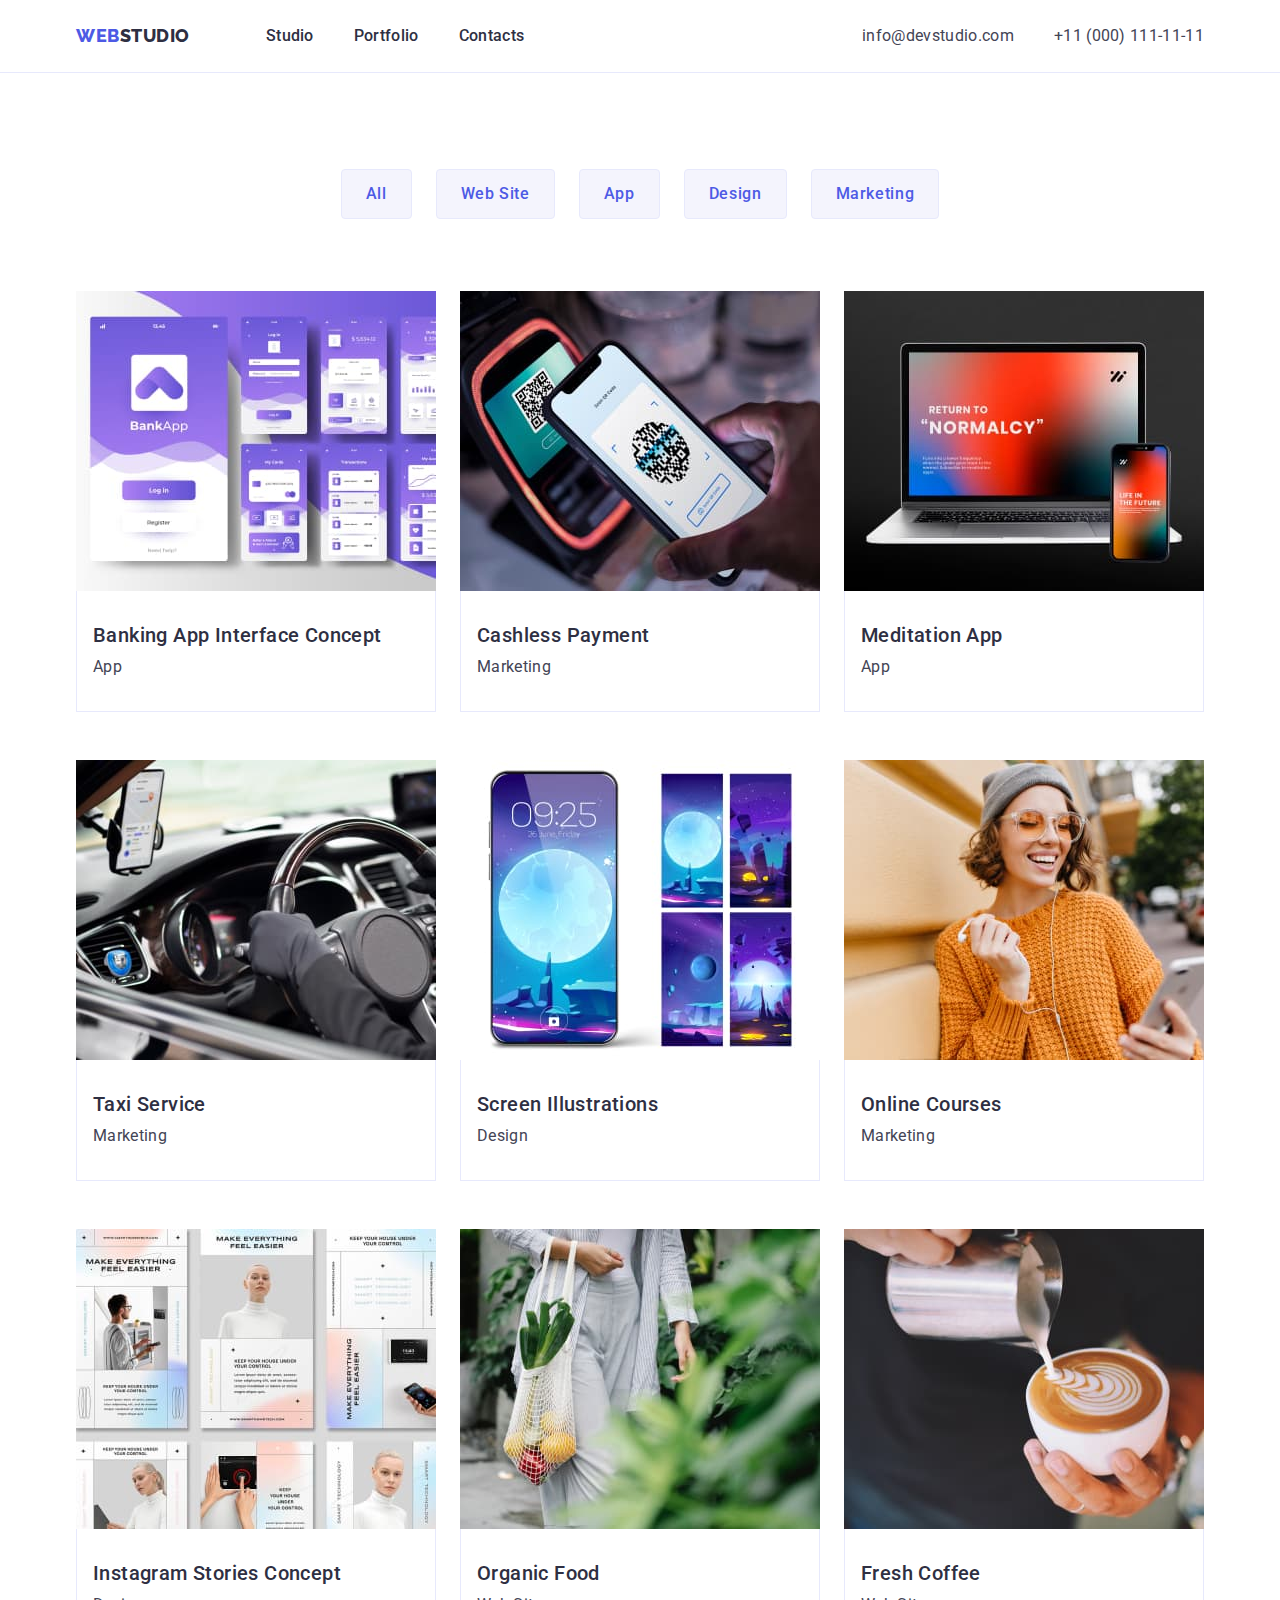
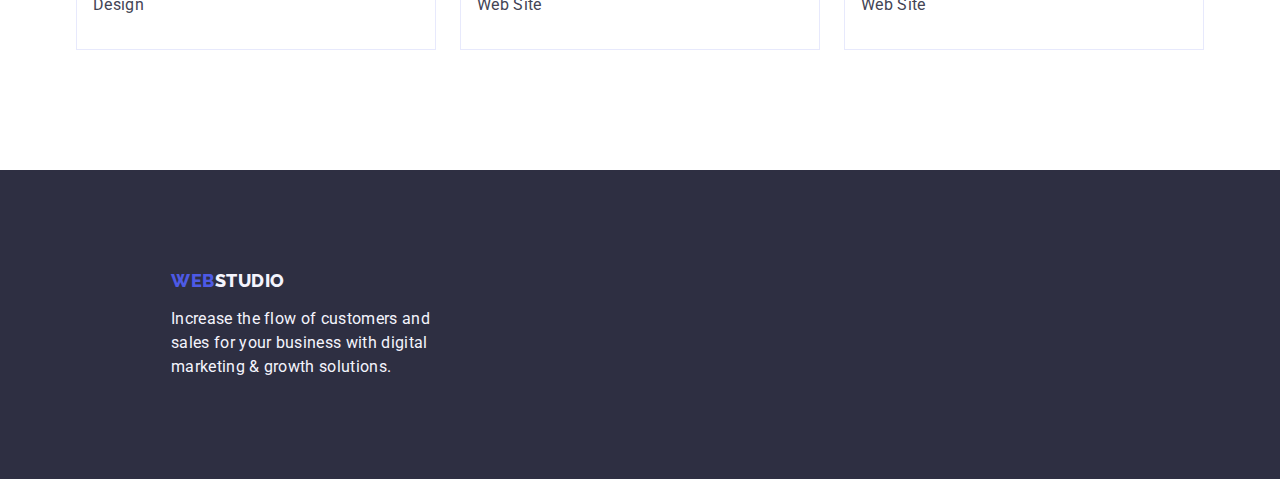
==== commit 6fd1f44c: "Update portfolio.html" ====
--- a/portfolio.html
+++ b/portfolio.html
@@ -91,9 +91,11 @@
                   width="360"
                   height="300"
                 />
-                <h2 class="project-title">Banking App Interface Concept</h2>
-                <p class="project-filter">App</p></a
-              >
+                <div class="project-description">
+                  <h2 class="project-title">Banking App Interface Concept</h2>
+                  <p class="project-filter">App</p>
+                </div>
+              </a>
             </li>
             <li class="project-item">
               <a class="project-item-link link" href=""
@@ -104,9 +106,11 @@
                   width="360"
                   height="300"
                 />
-                <h2 class="project-title">Cashless Payment</h2>
-                <p class="project-filter">Marketing</p></a
-              >
+                <div class="project-description">
+                  <h2 class="project-title">Cashless Payment</h2>
+                  <p class="project-filter">Marketing</p>
+                </div>
+              </a>
             </li>
             <li class="project-item">
               <a class="project-item-link link" href=""
@@ -117,9 +121,11 @@
                   width="360"
                   height="300"
                 />
-                <h2 class="project-title">Meditation App</h2>
-                <p class="project-filter">App</p></a
-              >
+                <div class="project-description">
+                  <h2 class="project-title">Meditation App</h2>
+                  <p class="project-filter">App</p>
+                </div>
+              </a>
             </li>
             <li class="project-item">
               <a class="project-item-link link" href=""
@@ -130,9 +136,11 @@
                   width="360"
                   height="300"
                 />
-                <h2 class="project-title">Taxi Service</h2>
-                <p class="project-filter">Marketing</p></a
-              >
+                <div class="project-description">
+                  <h2 class="project-title">Taxi Service</h2>
+                  <p class="project-filter">Marketing</p>
+                </div>
+              </a>
             </li>
             <li class="project-item">
               <a class="project-item-link link" href=""
@@ -143,9 +151,11 @@
                   width="360"
                   height="300"
                 />
-                <h2 class="project-title">Screen Illustrations</h2>
-                <p class="project-filter">Design</p></a
-              >
+                <div class="project-description">
+                  <h2 class="project-title">Screen Illustrations</h2>
+                  <p class="project-filter">Design</p>
+                </div>
+              </a>
             </li>
             <li class="project-item">
               <a class="project-item-link link" href=""
@@ -156,9 +166,11 @@
                   width="360"
                   height="300"
                 />
-                <h2 class="project-title">Online Courses</h2>
-                <p class="project-filter">Marketing</p></a
-              >
+                <div class="project-description">
+                  <h2 class="project-title">Online Courses</h2>
+                  <p class="project-filter">Marketing</p>
+                </div>
+              </a>
             </li>
             <li class="project-item">
               <a class="project-item-link link" href=""
@@ -169,9 +181,11 @@
                   width="360"
                   height="300"
                 />
-                <h2 class="project-title">Instagram Stories Concept</h2>
-                <p class="project-filter">Design</p></a
-              >
+                <div class="project-description">
+                  <h2 class="project-title">Instagram Stories Concept</h2>
+                  <p class="project-filter">Design</p>
+                </div>
+              </a>
             </li>
             <li class="project-item">
               <a class="project-item-link link" href=""
@@ -182,9 +196,11 @@
                   width="360"
                   height="300"
                 />
-                <h2 class="project-title">Organic Food</h2>
-                <p class="project-filter">Web Site</p></a
-              >
+                <div class="project-description">
+                  <h2 class="project-title">Organic Food</h2>
+                  <p class="project-filter">Web Site</p>
+                </div>
+              </a>
             </li>
             <li class="project-item">
               <a class="project-item-link link" href=""
@@ -195,9 +211,11 @@
                   width="360"
                   height="300"
                 />
-                <h2 class="project-title">Fresh Coffee</h2>
-                <p class="project-filter">Web Site</p></a
-              >
+                <div class="project-description">
+                  <h2 class="project-title">Fresh Coffee</h2>
+                  <p class="project-filter">Web Site</p>
+                </div>
+              </a>
             </li>
           </ul>
         </div>
@@ -206,7 +224,7 @@
     <!-- Footer -->
     <footer class="webstudio-footer">
       <div class="container footer-container">
-        <a class="logo link" href="./index.html"
+        <a class="logo link footer-logo" href="./index.html"
           >Web<span class="footer-logo-second-part">Studio</span>
         </a>
 
--- a/css/styles.css
+++ b/css/styles.css
@@ -121,8 +121,8 @@
   margin-left: 76px;
 }
 
-.page-nav-item + .page-nav-item {
-  margin-left: 40px;
+.page-nav-item:not(:last-child) {
+  margin-right: 40px;
 }
 
 .page-nav-link {
@@ -152,8 +152,8 @@
   align-items: center;
 }
 
-.contact-item + .contact-item {
-  margin-left: 40px;
+.contact-item:not(:last-child) {
+  margin-right: 40px;
 }
 
 .contact-link {
@@ -197,7 +197,6 @@
   padding: 16px 32px;
   border: none;
 
-  font-family: inherit;
   font-style: normal;
   font-weight: 500;
   font-size: 16px;
@@ -218,12 +217,11 @@
 
 .about-us-list {
   display: flex;
-  margin: -12px;
+  gap: 24px;
 }
 
 .about-us-item {
-  width: 264px;
-  margin: 12px;
+  flex-basis: calc((100% - 72px) / 4);
 }
 
 .about-us-title {
@@ -253,11 +251,12 @@
 
 .what-are-we-doing-list {
   display: flex;
-  margin: -12px;
+  flex-wrap: wrap;
+  gap: 24px;
 }
 
 .what-are-we-doing-item {
-  margin: 12px;
+  flex-basis: calc((100% - 48px) / 3);
 }
 
 /* ============/What are we doing============ */
@@ -270,16 +269,17 @@
 
 .our-team-list {
   display: flex;
-  margin: -12px;
+  flex-wrap: wrap;
+  gap: 24px;
 }
 
 .our-team-item {
-  margin: 12px;
+  flex-basis: calc((100% - 72px) / 4);
   background-color: var(--primary-background-color);
 }
 
-.our-team-img {
-  margin-bottom: 32px;
+.our-team-content {
+  padding: 32px 16px;
 }
 
 .our-team-name {
@@ -294,7 +294,6 @@
 }
 
 .our-team-position {
-  padding-bottom: 32px;
   font-size: 16px;
   line-height: 1.5;
   letter-spacing: 0.02em;
@@ -314,8 +313,8 @@
 
 .footer-container {
   margin-left: 156px;
+  margin-right: auto;
   width: 294px;
-  text-align: left;
 }
 
 .footer-logo-second-part {
@@ -348,8 +347,8 @@
   margin-bottom: 72px;
 }
 
-.filter-item + .filter-item {
-  margin-left: 24px;
+.filter-item:not(:last-child) {
+  margin-right: 24px;
 }
 
 .filter-btn {
@@ -358,7 +357,6 @@
   border-radius: 4px;
   padding: 12px 24px;
 
-  font-family: inherit;
   font-style: normal;
   font-weight: 500;
   font-size: 16px;
@@ -381,15 +379,18 @@
 .project-list {
   display: flex;
   flex-wrap: wrap;
-  margin: -24px -12px;
+  column-gap: 24px;
+  row-gap: 48px;
 }
 
 .project-item {
-  margin: 24px 12px;
-}
-
-.project-img {
-  margin-bottom: 32px;
+  flex-basis: calc((100% - 48px) / 3);
+}
+
+.project-description {
+  padding: 32px 16px;
+  border: 1px solid #e7e9fc;
+  border-top: none;
 }
 
 .project-title {
